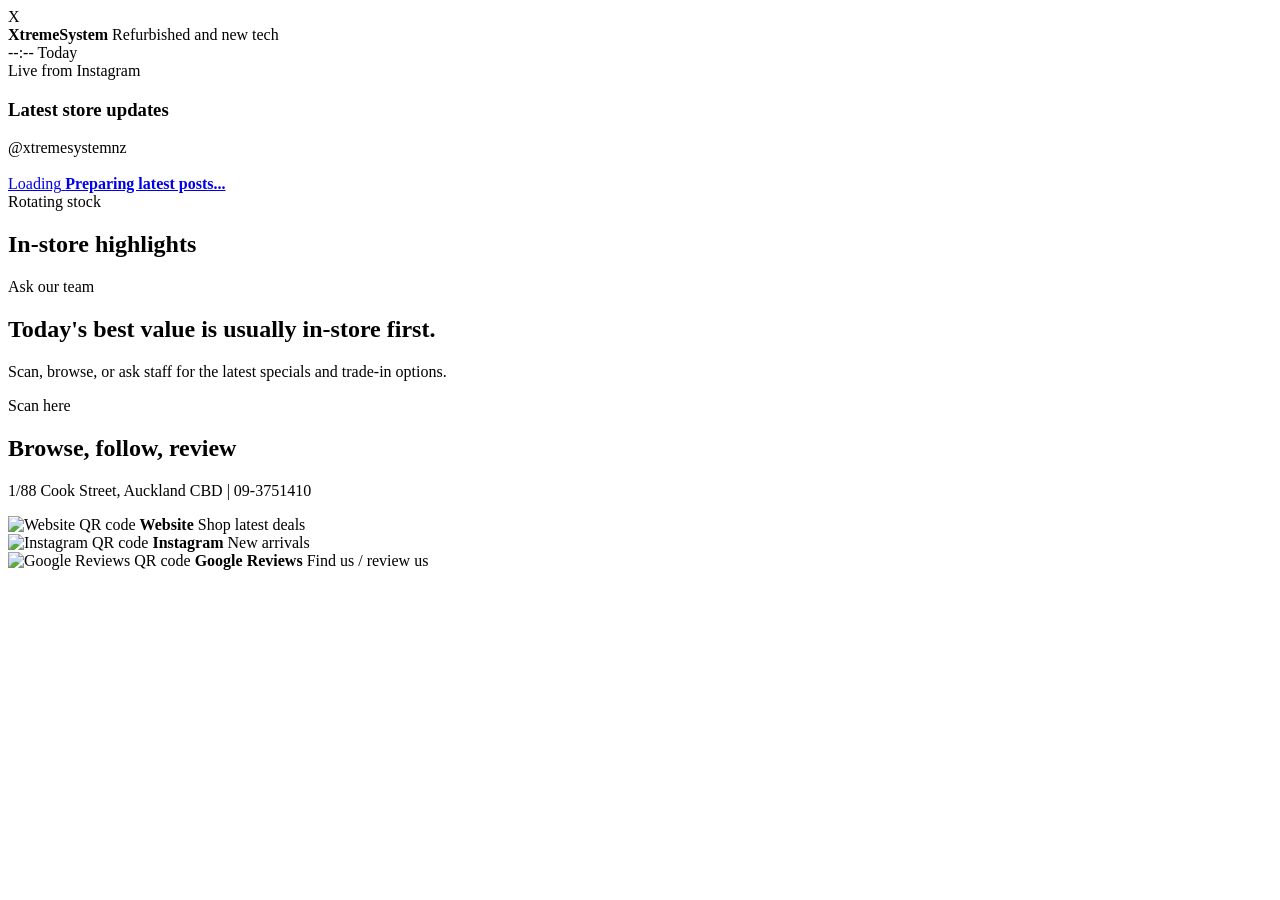
==== display/index.html @ e0831d06 "Add store display page" ====
<!doctype html>
<html lang="en">
  <head>
    <meta charset="utf-8">
    <meta name="viewport" content="width=device-width, initial-scale=1">
    <meta name="robots" content="noindex">
    <title>XtremeSystem Store Display</title>
    <link rel="stylesheet" href="./styles.css">
  </head>
  <body>
    <main class="display-shell">
      <section class="top-bar" aria-label="Store header">
        <div class="brand-lockup">
          <span class="brand-mark" aria-hidden="true">X</span>
          <div>
            <strong id="storeName">XtremeSystem</strong>
            <span id="storeTagline">Refurbished and new tech</span>
          </div>
        </div>
        <div class="live-meta">
          <span id="clock">--:--</span>
          <span id="dateLabel">Today</span>
        </div>
      </section>

      <section class="main-grid">
        <article class="instagram-panel glass-card">
          <div class="section-head">
            <div>
              <span class="kicker">Live from Instagram</span>
              <h1>Latest store updates</h1>
            </div>
            <span class="pill">@xtremesystemnz</span>
          </div>

          <div class="instagram-stage" id="instagramStage">
            <a class="instagram-slide is-active" href="https://www.instagram.com/xtremesystemnz/" target="_blank" rel="noreferrer">
              <img alt="" src="">
              <div class="instagram-caption">
                <span>Loading</span>
                <strong>Preparing latest posts...</strong>
              </div>
            </a>
          </div>

          <div class="inventory-strip" aria-label="Featured stock">
            <div>
              <span class="kicker">Rotating stock</span>
              <h2>In-store highlights</h2>
            </div>
            <div class="inventory-cards" id="inventoryCards"></div>
          </div>
        </article>

        <aside class="promo-panel">
          <div class="promo-hero glass-card">
            <span class="kicker">Ask our team</span>
            <h2>Today's best value is usually in-store first.</h2>
            <p>Scan, browse, or ask staff for the latest specials and trade-in options.</p>
          </div>
          <div class="promo-stack" id="promoStack"></div>
        </aside>
      </section>

      <section class="qr-row glass-card" aria-label="Scan links">
        <div class="qr-intro">
          <span class="kicker">Scan here</span>
          <h2>Browse, follow, review</h2>
          <p id="storeDetails">1/88 Cook Street, Auckland CBD | 09-3751410</p>
        </div>
        <div class="qr-card">
          <img id="websiteQr" alt="Website QR code">
          <strong>Website</strong>
          <span>Shop latest deals</span>
        </div>
        <div class="qr-card">
          <img id="instagramQr" alt="Instagram QR code">
          <strong>Instagram</strong>
          <span>New arrivals</span>
        </div>
        <div class="qr-card">
          <img id="reviewsQr" alt="Google Reviews QR code">
          <strong>Google Reviews</strong>
          <span>Find us / review us</span>
        </div>
      </section>
    </main>

    <script src="./display-config.js"></script>
    <script src="./script.js"></script>
  </body>
</html>
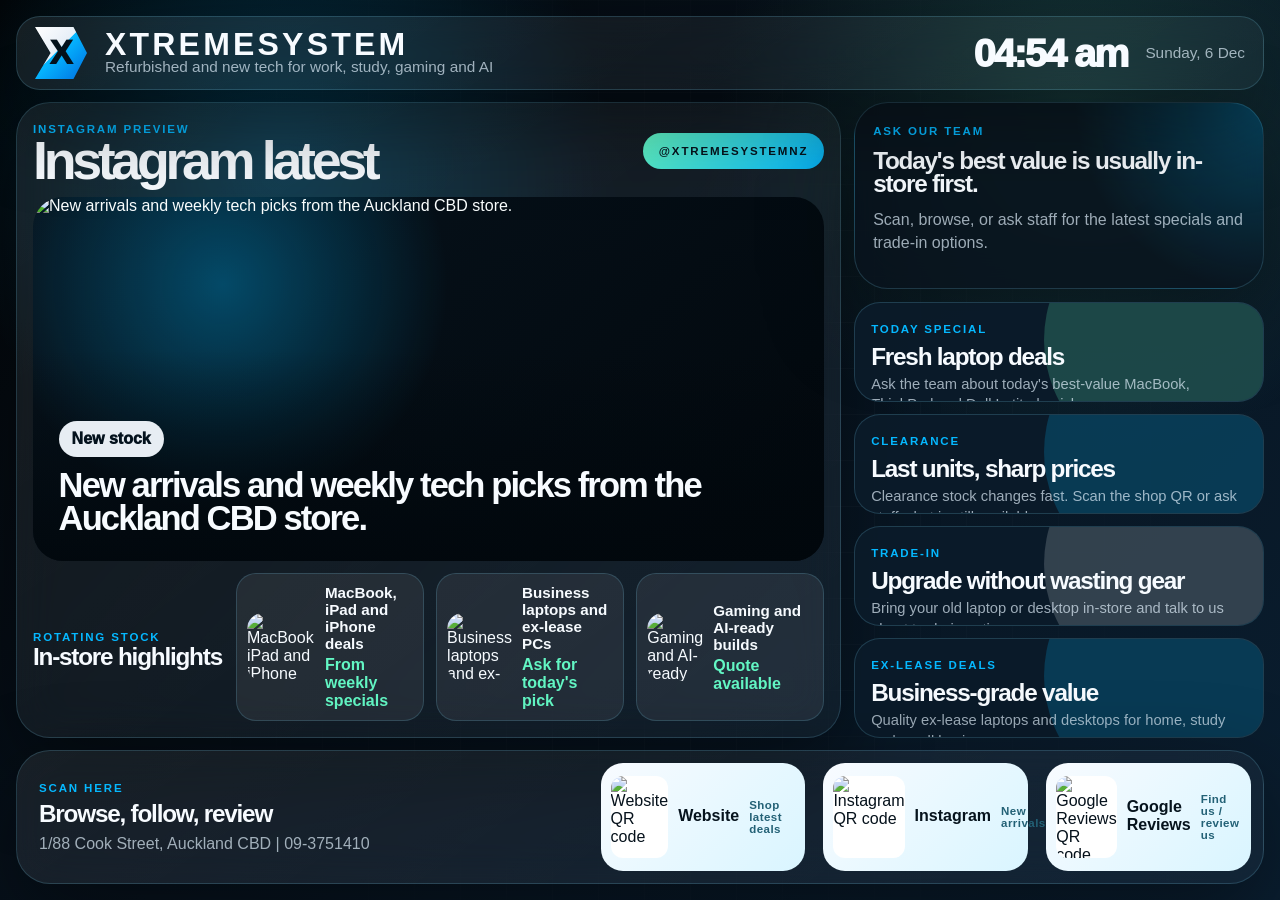
==== commit 7773d65e: "Fit nested display page to 1920x1080" ====
--- a/display/index.html
+++ b/display/index.html
@@ -6,6 +6,130 @@
     <meta name="robots" content="noindex">
     <title>XtremeSystem Store Display</title>
     <link rel="stylesheet" href="./styles.css">
+    <style>
+      html,
+      body {
+        height: 100%;
+        overflow: hidden;
+      }
+
+      .display-shell {
+        padding: clamp(14px, 1.25vw, 28px);
+        gap: clamp(10px, 0.9vw, 18px);
+      }
+
+      .top-bar {
+        min-height: 72px;
+        padding: 10px 18px;
+      }
+
+      .brand-mark {
+        width: 52px;
+        height: 52px;
+      }
+
+      .brand-lockup strong {
+        font-size: clamp(1.8rem, 2.5vw, 3.3rem);
+      }
+
+      #clock {
+        font-size: clamp(2.1rem, 3.1vw, 3.8rem);
+      }
+
+      .main-grid {
+        grid-template-columns: minmax(0, 1.45fr) minmax(360px, 0.72fr);
+        gap: clamp(12px, 1vw, 18px);
+      }
+
+      .instagram-panel {
+        padding: clamp(16px, 1.25vw, 24px);
+        gap: clamp(12px, 1vw, 18px);
+      }
+
+      h1 {
+        font-size: clamp(2.4rem, 4.2vw, 5.2rem);
+      }
+
+      h2 {
+        font-size: clamp(1.35rem, 1.9vw, 2.4rem);
+      }
+
+      .instagram-stage {
+        background:
+          radial-gradient(circle at 24% 24%, rgba(0, 184, 255, 0.34), transparent 34%),
+          linear-gradient(135deg, #07131d, #02080d);
+      }
+
+      .instagram-caption strong {
+        font-size: clamp(1.8rem, 2.7vw, 3.5rem);
+      }
+
+      .inventory-strip {
+        min-height: 116px;
+        gap: 14px;
+      }
+
+      .inventory-strip > div:first-child {
+        min-width: 180px;
+      }
+
+      .inventory-card {
+        min-height: 92px;
+        padding: 10px;
+        gap: 10px;
+      }
+
+      .inventory-card img {
+        width: 68px;
+        height: 68px;
+      }
+
+      .promo-panel {
+        gap: clamp(12px, 1vw, 18px);
+      }
+
+      .promo-hero {
+        padding: clamp(18px, 1.35vw, 26px);
+      }
+
+      .promo-stack {
+        grid-template-rows: repeat(4, minmax(0, 1fr));
+        gap: 12px;
+        min-height: 0;
+      }
+
+      .promo-card {
+        min-height: 0;
+        padding: clamp(16px, 1.15vw, 22px);
+      }
+
+      .promo-card h3 {
+        margin: 8px 0 6px;
+        font-size: clamp(1.35rem, 1.9vw, 2.35rem);
+      }
+
+      .promo-card p {
+        font-size: clamp(0.92rem, 0.95vw, 1.1rem);
+      }
+
+      .qr-row {
+        min-height: 132px;
+        padding: 12px;
+      }
+
+      .qr-card {
+        width: min(16vw, 220px);
+        min-width: 168px;
+        height: 108px;
+        gap: 10px;
+        padding: 10px;
+      }
+
+      .qr-card img {
+        width: 82px;
+        height: 82px;
+      }
+    </style>
   </head>
   <body>
     <main class="display-shell">
@@ -27,18 +151,18 @@
         <article class="instagram-panel glass-card">
           <div class="section-head">
             <div>
-              <span class="kicker">Live from Instagram</span>
-              <h1>Latest store updates</h1>
+              <span class="kicker">Instagram preview</span>
+              <h1>Instagram latest</h1>
             </div>
             <span class="pill">@xtremesystemnz</span>
           </div>
 
           <div class="instagram-stage" id="instagramStage">
             <a class="instagram-slide is-active" href="https://www.instagram.com/xtremesystemnz/" target="_blank" rel="noreferrer">
-              <img alt="" src="">
+              <img alt="XtremeSystem Instagram preview" src="https://images.unsplash.com/photo-1517336714731-489689fd1ca8?auto=format&fit=crop&w=1200&q=80">
               <div class="instagram-caption">
-                <span>Loading</span>
-                <strong>Preparing latest posts...</strong>
+                <span>@xtremesystemnz</span>
+                <strong>New arrivals, deals and workshop updates.</strong>
               </div>
             </a>
           </div>
--- a/display/styles.css
+++ b/display/styles.css
@@ -0,0 +1 @@
+:root{--bg:#03080d;--panel:rgba(9,19,29,.82);--panel-strong:rgba(11,27,42,.94);--line:rgba(128,223,255,.18);--text:#f7fbff;--muted:rgba(229,243,255,.68);--blue:#05b8ff;--deep:#006de0;--silver:#e7edf3;--green:#63f7c4;--radius-xl:34px;--radius-lg:24px;--shadow:0 30px 90px rgba(0,0,0,.42);--font:"Aptos Display","Bahnschrift","Segoe UI",sans-serif}*{box-sizing:border-box}html,body{margin:0;width:100%;min-height:100%;overflow:hidden}body{color:var(--text);font-family:var(--font);background:radial-gradient(circle at 22% 18%,rgba(0,184,255,.24),transparent 26vw),radial-gradient(circle at 84% 12%,rgba(99,247,196,.16),transparent 28vw),linear-gradient(135deg,#020508 0%,#07121d 48%,#0a1e30 100%)}a{color:inherit;text-decoration:none}.display-shell{width:100vw;height:100vh;padding:clamp(18px,2.2vw,42px);display:grid;grid-template-rows:auto minmax(0,1fr) auto;gap:clamp(14px,1.4vw,26px)}.display-shell:before{content:"";position:fixed;inset:0;background:linear-gradient(rgba(255,255,255,.035) 1px,transparent 1px),linear-gradient(90deg,rgba(255,255,255,.035) 1px,transparent 1px);background-size:46px 46px;mask-image:radial-gradient(circle,#000,transparent 82%);pointer-events:none}.glass-card,.top-bar{border:1px solid var(--line);background:linear-gradient(145deg,rgba(255,255,255,.08),rgba(255,255,255,.035));box-shadow:var(--shadow);backdrop-filter:blur(22px)}.top-bar{position:relative;z-index:2;min-height:88px;padding:18px 24px;border-radius:var(--radius-lg);display:flex;align-items:center;justify-content:space-between}.brand-lockup,.live-meta,.section-head,.qr-row,.qr-card,.inventory-strip,.inventory-card{display:flex;align-items:center}.brand-lockup{gap:18px}.brand-mark{width:64px;height:64px;display:grid;place-items:center;color:#03111b;font-weight:1000;font-size:2.1rem;background:linear-gradient(135deg,#fff 0%,#e6eef7 44%,var(--blue) 45%,var(--deep) 100%);clip-path:polygon(0 0,74% 0,100% 50%,74% 100%,0 100%,30% 50%);filter:drop-shadow(0 0 22px rgba(0,184,255,.34))}.brand-lockup strong{display:block;font-size:clamp(2rem,3.3vw,4.2rem);line-height:.9;letter-spacing:.1em;text-transform:uppercase}.brand-lockup span:not(.brand-mark),.live-meta span:last-child{color:var(--muted);font-size:clamp(.9rem,1.2vw,1.3rem)}.live-meta{gap:18px;text-align:right}#clock{font-size:clamp(2.3rem,4.5vw,5.2rem);font-weight:950;letter-spacing:-.05em}.main-grid{position:relative;z-index:1;min-height:0;display:grid;grid-template-columns:minmax(0,1.35fr) minmax(420px,.82fr);gap:clamp(14px,1.4vw,26px)}.instagram-panel,.promo-panel{min-height:0}.instagram-panel{padding:clamp(20px,1.8vw,34px);border-radius:var(--radius-xl);display:grid;grid-template-rows:auto minmax(0,1fr) auto;gap:clamp(16px,1.5vw,28px)}.section-head{justify-content:space-between;gap:18px}.kicker,.pill,.promo-card span,.qr-card span{color:var(--blue);font-weight:900;text-transform:uppercase;letter-spacing:.16em;font-size:clamp(.72rem,.82vw,1rem)}h1,h2,p{margin-top:0}h1{margin-bottom:0;font-size:clamp(2.6rem,5.4vw,7rem);line-height:.88;letter-spacing:-.08em}h2{margin-bottom:0;font-size:clamp(1.5rem,2.4vw,3rem);line-height:.96;letter-spacing:-.05em}p{color:var(--muted);line-height:1.4}.pill{padding:12px 16px;border-radius:999px;color:#06131d;background:linear-gradient(135deg,var(--green),var(--blue))}.instagram-stage{position:relative;min-height:0;overflow:hidden;border-radius:30px;background:#07131d}.instagram-slide{position:absolute;inset:0;display:block;opacity:0;transform:scale(1.02);transition:opacity .9s ease,transform .9s ease}.instagram-slide.is-active{opacity:1;transform:scale(1)}.instagram-slide img{width:100%;height:100%;object-fit:cover;filter:saturate(1.08) contrast(1.04)}.instagram-slide:after{content:"";position:absolute;inset:0;background:linear-gradient(0deg,rgba(1,7,12,.84),transparent 58%)}.instagram-caption{position:absolute;left:clamp(18px,2vw,42px);right:clamp(18px,2vw,42px);bottom:clamp(18px,2vw,42px);z-index:2}.instagram-caption span{display:inline-flex;margin-bottom:12px;padding:9px 13px;border-radius:999px;color:#04121d;font-weight:950;background:var(--silver)}.instagram-caption strong{display:block;max-width:980px;font-size:clamp(2rem,3.4vw,4.7rem);line-height:.96;letter-spacing:-.055em}.inventory-strip{min-height:150px;gap:18px;justify-content:space-between}.inventory-strip>div:first-child{min-width:210px}.inventory-cards{flex:1;display:grid;grid-template-columns:repeat(3,minmax(0,1fr));gap:12px}.inventory-card{gap:12px;min-height:118px;padding:12px;border:1px solid var(--line);border-radius:20px;background:rgba(255,255,255,.07)}.inventory-card img{width:86px;height:86px;object-fit:cover;border-radius:16px}.inventory-card strong,.inventory-card span{display:block}.inventory-card strong{font-size:clamp(.95rem,1.1vw,1.25rem)}.inventory-card span{margin-top:4px;color:var(--green);font-weight:900}.promo-panel{display:grid;grid-template-rows:auto minmax(0,1fr);gap:clamp(14px,1.4vw,24px)}.promo-hero{padding:clamp(22px,2vw,36px);border-radius:var(--radius-xl);background:radial-gradient(circle at top right,rgba(0,184,255,.28),transparent 42%),var(--panel)}.promo-hero h2{margin:10px 0 14px}.promo-stack{display:grid;gap:14px}.promo-card{position:relative;min-height:142px;padding:clamp(20px,1.7vw,32px);border-radius:26px;overflow:hidden;border:1px solid var(--line);background:var(--panel-strong)}.promo-card:before{content:"";position:absolute;inset:auto -10% -70% auto;width:260px;height:260px;border-radius:50%;background:rgba(0,184,255,.2)}.promo-card[data-accent="silver"]:before{background:rgba(231,237,243,.18)}.promo-card[data-accent="cyan"]:before{background:rgba(99,247,196,.2)}.promo-card h3{position:relative;margin:10px 0 8px;font-size:clamp(1.6rem,2.4vw,3.2rem);line-height:.95;letter-spacing:-.05em}.promo-card p{position:relative;margin:0;font-size:clamp(.98rem,1.05vw,1.32rem)}.qr-row{position:relative;z-index:2;min-height:178px;padding:18px;border-radius:var(--radius-xl);gap:18px}.qr-intro{flex:1.15;padding-left:10px}.qr-intro h2{margin:6px 0 8px}.qr-intro p{margin-bottom:0}.qr-card{width:min(18vw,260px);min-width:180px;height:142px;gap:14px;padding:12px;border-radius:22px;color:#05111b;background:linear-gradient(135deg,#f8fbff,#d9f5ff)}.qr-card img{width:104px;height:104px;border-radius:12px;background:#fff}.qr-card strong{display:block;margin-bottom:3px;color:#06131d;font-size:clamp(1rem,1.15vw,1.32rem)}.qr-card span{color:#236176;letter-spacing:.04em;text-transform:none}@media (max-width:1100px){html,body{overflow:auto}.display-shell{height:auto;min-height:100vh}.main-grid,.inventory-cards{grid-template-columns:1fr}.qr-row,.top-bar{flex-wrap:wrap}}
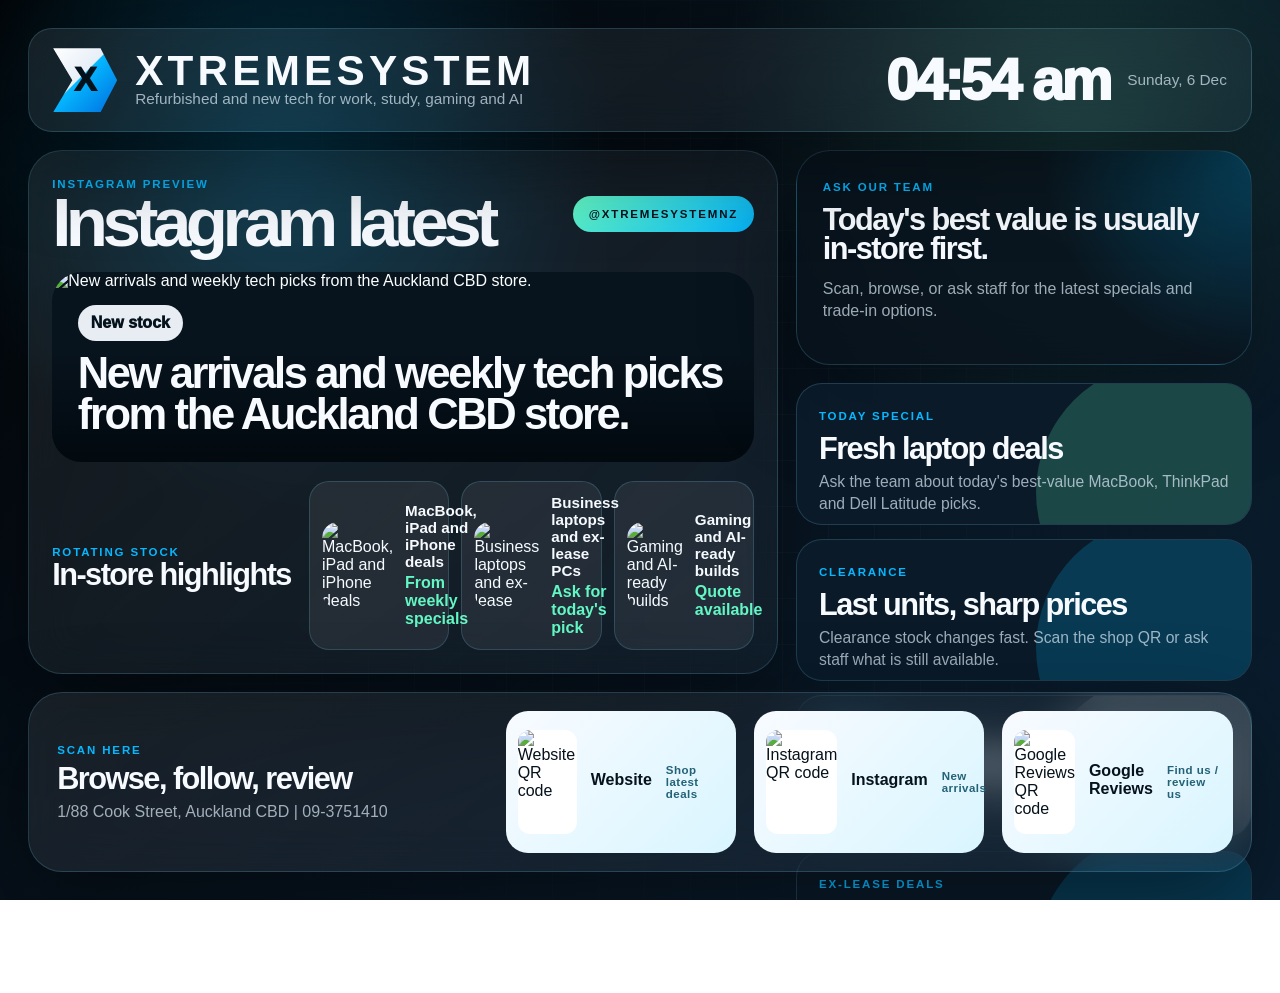
==== commit 8e3267d0: "Force fresh nested display assets" ====
--- a/display/index.html
+++ b/display/index.html
@@ -5,131 +5,7 @@
     <meta name="viewport" content="width=device-width, initial-scale=1">
     <meta name="robots" content="noindex">
     <title>XtremeSystem Store Display</title>
-    <link rel="stylesheet" href="./styles.css">
-    <style>
-      html,
-      body {
-        height: 100%;
-        overflow: hidden;
-      }
-
-      .display-shell {
-        padding: clamp(14px, 1.25vw, 28px);
-        gap: clamp(10px, 0.9vw, 18px);
-      }
-
-      .top-bar {
-        min-height: 72px;
-        padding: 10px 18px;
-      }
-
-      .brand-mark {
-        width: 52px;
-        height: 52px;
-      }
-
-      .brand-lockup strong {
-        font-size: clamp(1.8rem, 2.5vw, 3.3rem);
-      }
-
-      #clock {
-        font-size: clamp(2.1rem, 3.1vw, 3.8rem);
-      }
-
-      .main-grid {
-        grid-template-columns: minmax(0, 1.45fr) minmax(360px, 0.72fr);
-        gap: clamp(12px, 1vw, 18px);
-      }
-
-      .instagram-panel {
-        padding: clamp(16px, 1.25vw, 24px);
-        gap: clamp(12px, 1vw, 18px);
-      }
-
-      h1 {
-        font-size: clamp(2.4rem, 4.2vw, 5.2rem);
-      }
-
-      h2 {
-        font-size: clamp(1.35rem, 1.9vw, 2.4rem);
-      }
-
-      .instagram-stage {
-        background:
-          radial-gradient(circle at 24% 24%, rgba(0, 184, 255, 0.34), transparent 34%),
-          linear-gradient(135deg, #07131d, #02080d);
-      }
-
-      .instagram-caption strong {
-        font-size: clamp(1.8rem, 2.7vw, 3.5rem);
-      }
-
-      .inventory-strip {
-        min-height: 116px;
-        gap: 14px;
-      }
-
-      .inventory-strip > div:first-child {
-        min-width: 180px;
-      }
-
-      .inventory-card {
-        min-height: 92px;
-        padding: 10px;
-        gap: 10px;
-      }
-
-      .inventory-card img {
-        width: 68px;
-        height: 68px;
-      }
-
-      .promo-panel {
-        gap: clamp(12px, 1vw, 18px);
-      }
-
-      .promo-hero {
-        padding: clamp(18px, 1.35vw, 26px);
-      }
-
-      .promo-stack {
-        grid-template-rows: repeat(4, minmax(0, 1fr));
-        gap: 12px;
-        min-height: 0;
-      }
-
-      .promo-card {
-        min-height: 0;
-        padding: clamp(16px, 1.15vw, 22px);
-      }
-
-      .promo-card h3 {
-        margin: 8px 0 6px;
-        font-size: clamp(1.35rem, 1.9vw, 2.35rem);
-      }
-
-      .promo-card p {
-        font-size: clamp(0.92rem, 0.95vw, 1.1rem);
-      }
-
-      .qr-row {
-        min-height: 132px;
-        padding: 12px;
-      }
-
-      .qr-card {
-        width: min(16vw, 220px);
-        min-width: 168px;
-        height: 108px;
-        gap: 10px;
-        padding: 10px;
-      }
-
-      .qr-card img {
-        width: 82px;
-        height: 82px;
-      }
-    </style>
+    <link rel="stylesheet" href="./styles.css?v=igfix2">
   </head>
   <body>
     <main class="display-shell">
@@ -210,7 +86,7 @@
       </section>
     </main>
 
-    <script src="./display-config.js"></script>
-    <script src="./script.js"></script>
+    <script src="./display-config.js?v=igfix2"></script>
+    <script src="./script.js?v=igfix2"></script>
   </body>
 </html>
